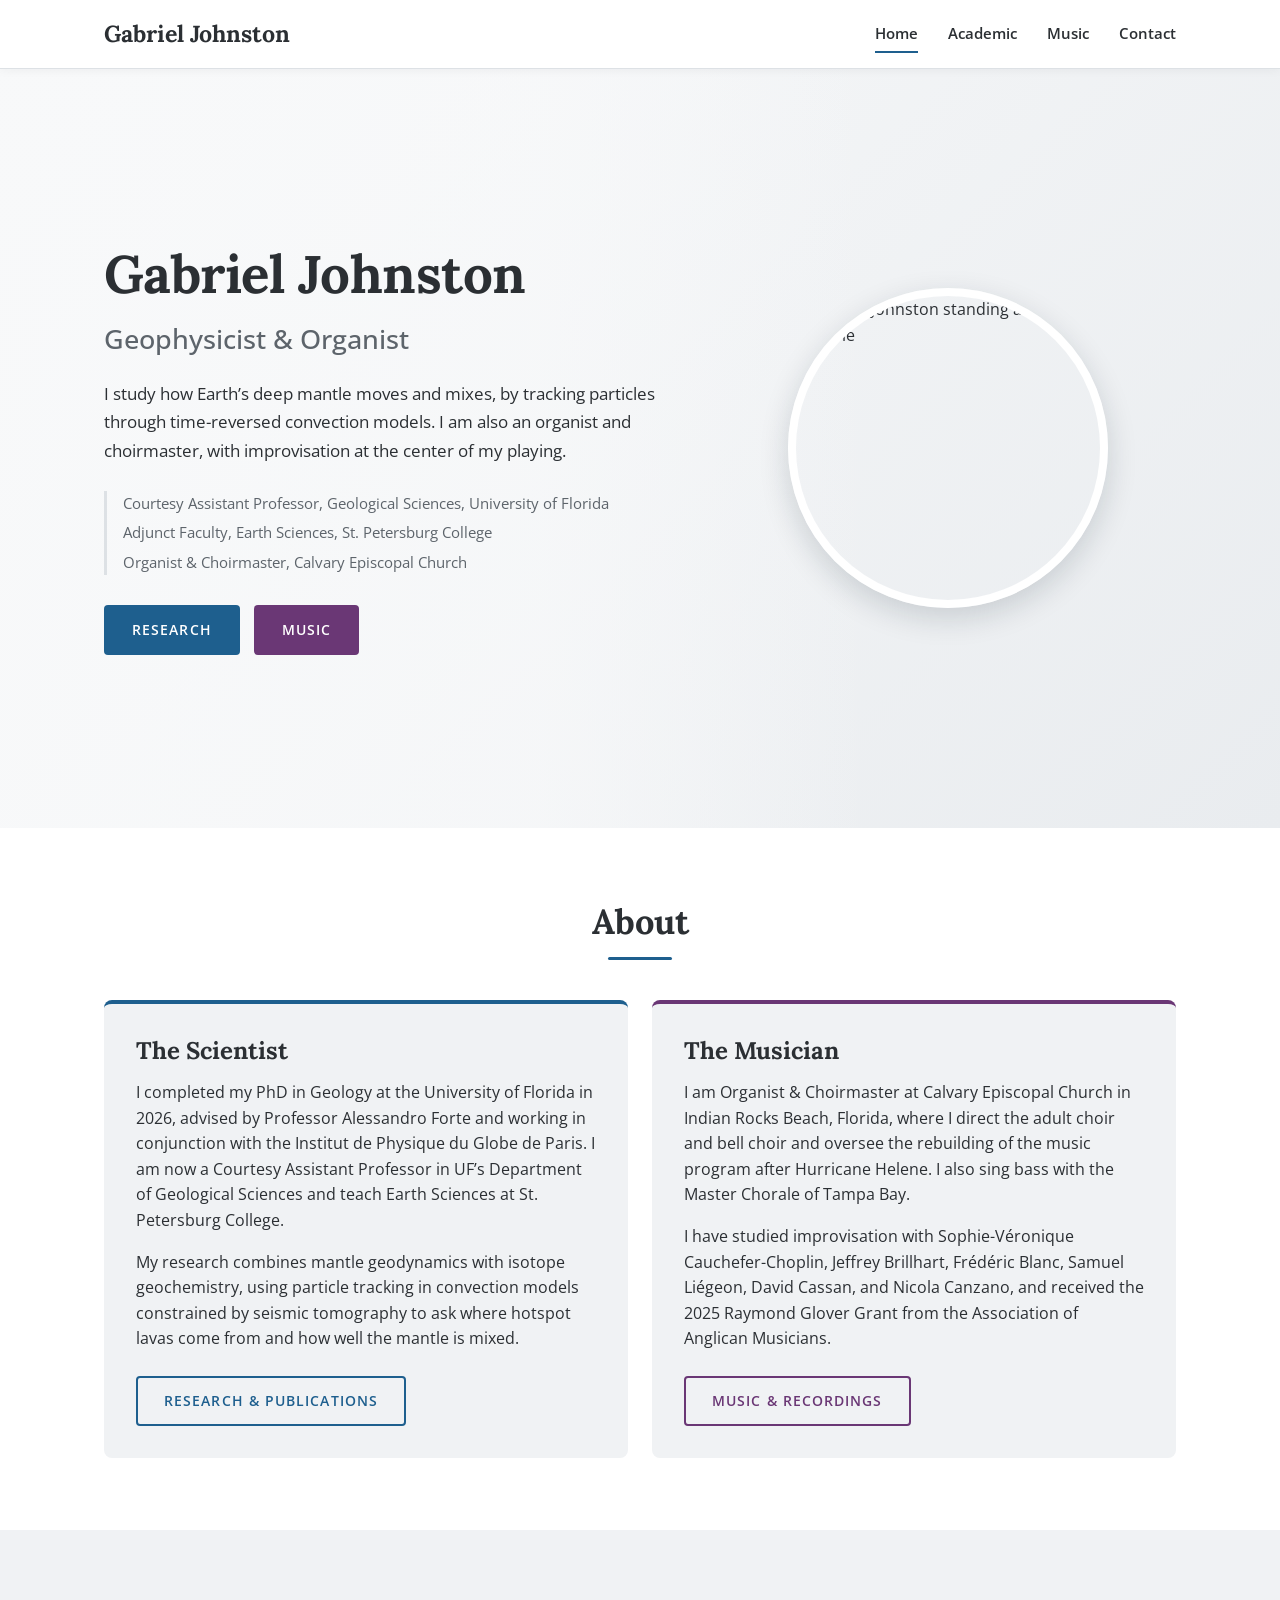
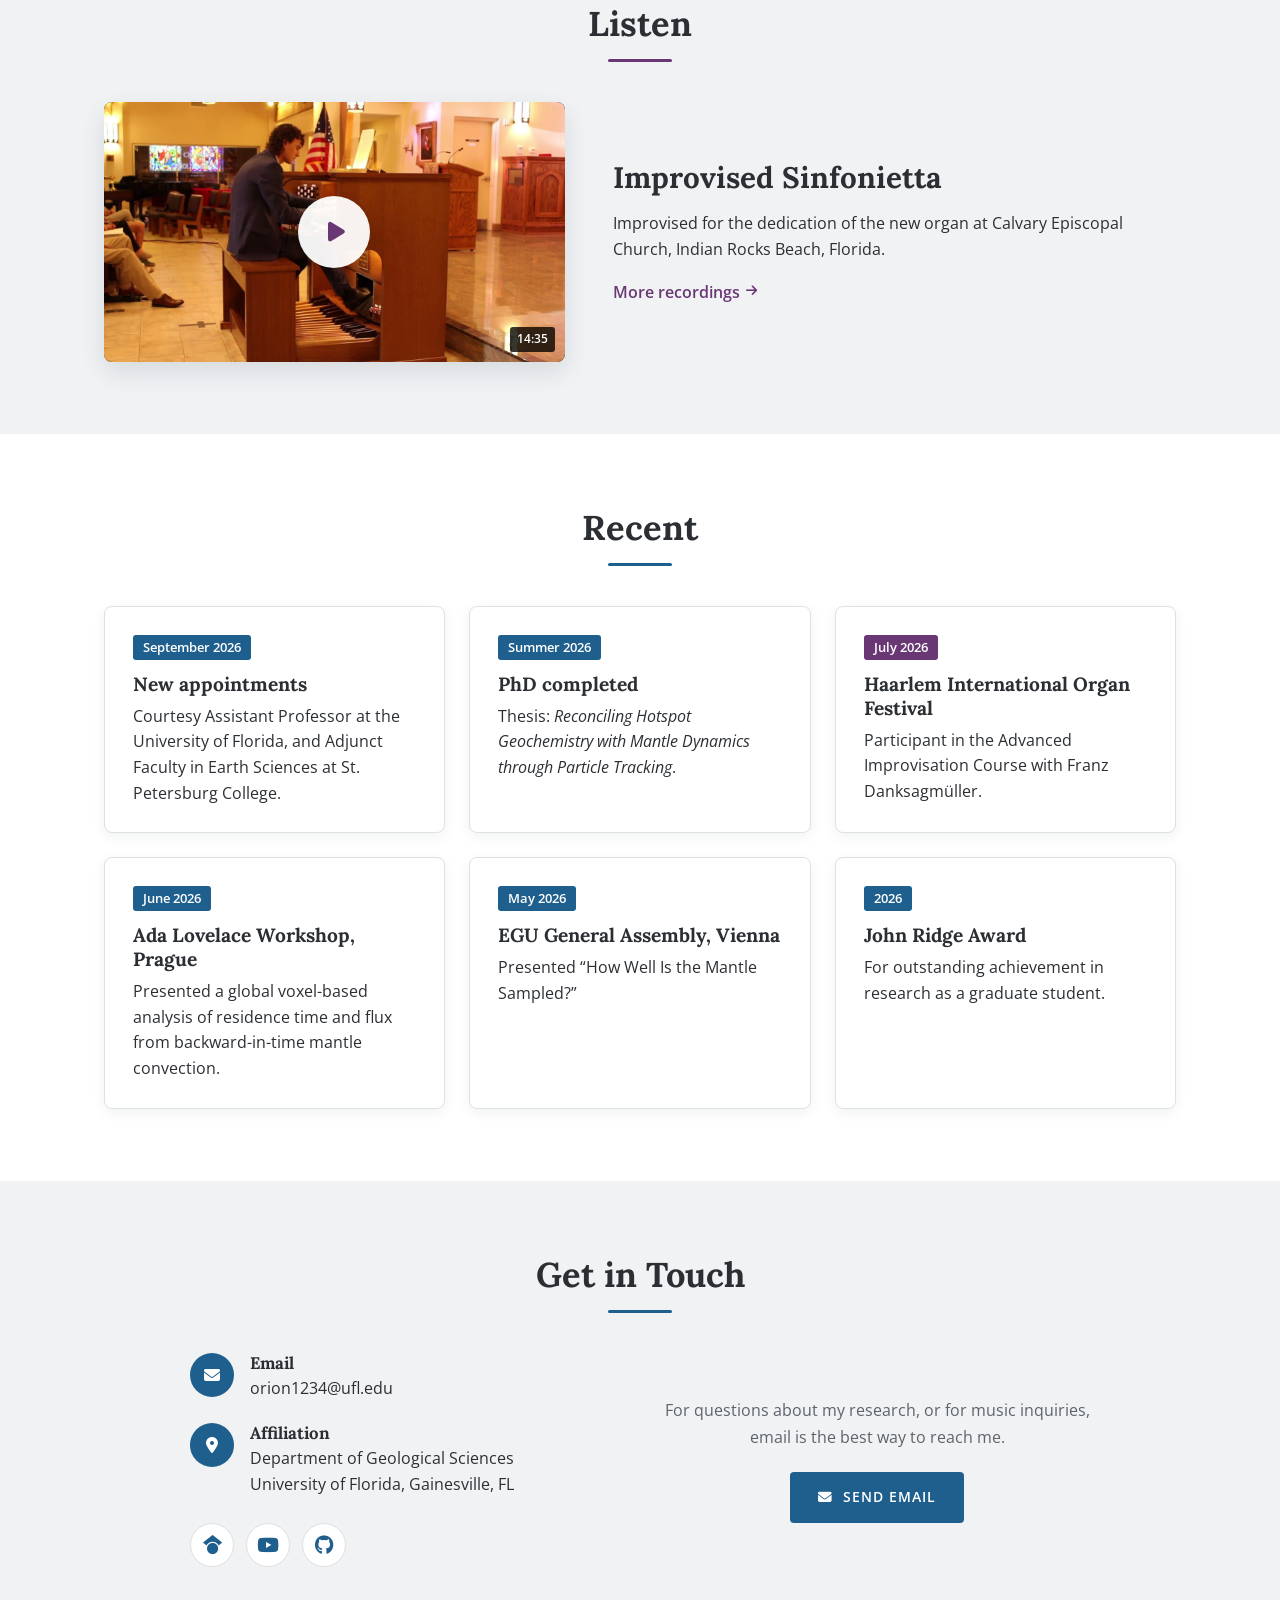
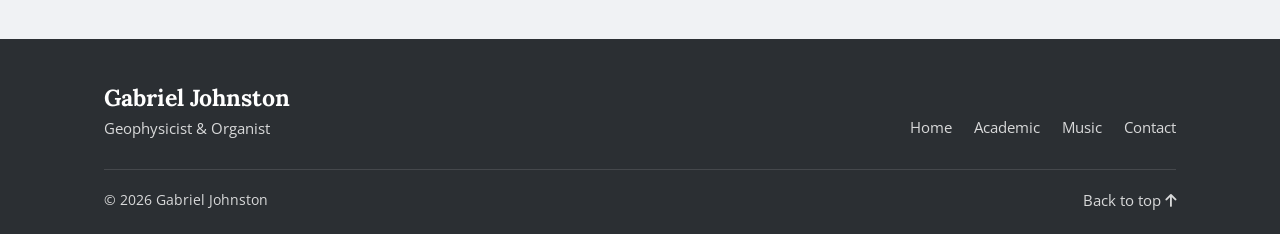
==== index.html @ 16108300 "Rebuild site and sync with November 2026 CVs" ====
<!DOCTYPE html>
<html lang="en">
<head>
    <meta charset="UTF-8">
    <meta name="viewport" content="width=device-width, initial-scale=1">
    <title>Gabriel Johnston | Geophysicist &amp; Organist</title>
    <meta name="description" content="Gabriel Johnston, PhD: geophysicist studying mantle dynamics at the University of Florida, and organist and choirmaster at Calvary Episcopal Church.">
    <meta property="og:type" content="website">
    <meta property="og:title" content="Gabriel Johnston | Geophysicist &amp; Organist">
    <meta property="og:description" content="Mantle geodynamics research, and organ performance and improvisation.">
    <meta property="og:image" content="https://orionjohnston.github.io/Website2/images/gabriel-headshot.jpg">
    <meta name="theme-color" content="#1e5f8e">
    <link rel="icon" href="images/favicon.svg" type="image/svg+xml">
    <link rel="preconnect" href="https://fonts.googleapis.com">
    <link rel="preconnect" href="https://fonts.gstatic.com" crossorigin>
    <link rel="stylesheet" href="https://fonts.googleapis.com/css2?family=Lora:wght@500;700&amp;family=Open+Sans:ital,wght@0,400;0,600;1,400&amp;display=swap">
    <link rel="stylesheet" href="https://cdnjs.cloudflare.com/ajax/libs/font-awesome/6.5.2/css/all.min.css">
    <link rel="stylesheet" href="css/site.css">
    <script type="application/ld+json">
    {
        "@context": "https://schema.org",
        "@type": "Person",
        "name": "Gabriel Johnston",
        "honorificSuffix": "PhD",
        "jobTitle": "Courtesy Assistant Professor",
        "affiliation": {
            "@type": "CollegeOrUniversity",
            "name": "University of Florida, Department of Geological Sciences"
        },
        "alumniOf": "University of Florida",
        "sameAs": [
            "https://scholar.google.com/citations?user=RMsvwOsAAAAJ",
            "https://www.youtube.com/@orionjohnston963",
            "https://github.com/orionjohnston"
        ]
    }
    </script>
</head>
<body class="home-page">
    <a class="skip-link" href="#main">Skip to content</a>

    <nav id="main-nav" aria-label="Main">
        <div class="container">
            <div class="logo"><a href="index.html">Gabriel Johnston</a></div>
            <button class="nav-toggle" id="nav-toggle" aria-label="Menu" aria-expanded="false" aria-controls="nav-menu">
                <span></span><span></span><span></span>
            </button>
            <ul class="nav-menu" id="nav-menu">
                <li><a href="index.html" aria-current="page">Home</a></li>
                <li><a href="academic.html">Academic</a></li>
                <li><a href="music.html">Music</a></li>
                <li><a href="#contact">Contact</a></li>
            </ul>
        </div>
    </nav>

    <main id="main">
        <!-- Hero -->
        <section class="hero" id="vanta-bg">
            <div class="container hero-inner">
                <div class="hero-text">
                    <h1 class="hero-title">Gabriel Johnston</h1>
                    <p class="hero-subtitle">Geophysicist &amp; Organist</p>
                    <p class="hero-description">I study how Earth&rsquo;s deep mantle moves and mixes, by tracking particles through time-reversed convection models. I am also an organist and choirmaster, with improvisation at the center of my playing.</p>
                    <ul class="hero-roles">
                        <li>Courtesy Assistant Professor, Geological Sciences, University of Florida</li>
                        <li>Adjunct Faculty, Earth Sciences, St. Petersburg College</li>
                        <li>Organist &amp; Choirmaster, Calvary Episcopal Church</li>
                    </ul>
                    <div class="hero-buttons">
                        <a href="academic.html" class="btn btn-blue">Research</a>
                        <a href="music.html" class="btn btn-plum">Music</a>
                    </div>
                </div>
                <div class="hero-photo">
                    <img src="images/gabriel-headshot.jpg" alt="Gabriel Johnston standing at an organ console" width="533" height="800">
                </div>
            </div>
        </section>

        <!-- About -->
        <section id="about" class="section">
            <div class="container">
                <div class="section-header">
                    <h2>About</h2>
                    <div class="divider"></div>
                </div>
                <div class="grid-2">
                    <div class="card about-card accent-blue">
                        <h3>The Scientist</h3>
                        <p>I completed my PhD in Geology at the University of Florida in 2026, advised by Professor Alessandro Forte and working in conjunction with the Institut de Physique du Globe de Paris. I am now a Courtesy Assistant Professor in UF&rsquo;s Department of Geological Sciences and teach Earth Sciences at St. Petersburg College.</p>
                        <p>My research combines mantle geodynamics with isotope geochemistry, using particle tracking in convection models constrained by seismic tomography to ask where hotspot lavas come from and how well the mantle is mixed.</p>
                        <a href="academic.html" class="btn btn-outline">Research &amp; publications</a>
                    </div>
                    <div class="card about-card accent-plum">
                        <h3>The Musician</h3>
                        <p>I am Organist &amp; Choirmaster at Calvary Episcopal Church in Indian Rocks Beach, Florida, where I direct the adult choir and bell choir and oversee the rebuilding of the music program after Hurricane Helene. I also sing bass with the Master Chorale of Tampa Bay.</p>
                        <p>I have studied improvisation with Sophie-V&eacute;ronique Cauchefer-Choplin, Jeffrey Brillhart, Fr&eacute;d&eacute;ric Blanc, Samuel Li&eacute;geon, David Cassan, and Nicola Canzano, and received the 2025 Raymond Glover Grant from the Association of Anglican Musicians.</p>
                        <a href="music.html" class="btn btn-outline">Music &amp; recordings</a>
                    </div>
                </div>
            </div>
        </section>

        <!-- Featured recording -->
        <section class="section alt accent-plum">
            <div class="container">
                <div class="section-header">
                    <h2>Listen</h2>
                    <div class="divider"></div>
                </div>
                <div class="split">
                    <a class="video" href="https://www.youtube.com/watch?v=EM6N63_UgV0" data-video-id="EM6N63_UgV0" data-video-title="Improvised Sinfonietta">
                        <img src="images/video-sinfonietta.jpg" alt="Gabriel Johnston playing the organ at Calvary Episcopal Church" width="1280" height="720" loading="lazy">
                        <span class="video-play" aria-hidden="true"><i class="fas fa-play"></i></span>
                        <span class="video-duration">14:35</span>
                    </a>
                    <div>
                        <h3 class="lead-title">Improvised Sinfonietta</h3>
                        <p>Improvised for the dedication of the new organ at Calvary Episcopal Church, Indian Rocks Beach, Florida.</p>
                        <p><a href="music.html#recordings" class="text-link">More recordings <i class="fas fa-arrow-right"></i></a></p>
                    </div>
                </div>
            </div>
        </section>

        <!-- Recent -->
        <section class="section">
            <div class="container">
                <div class="section-header">
                    <h2>Recent</h2>
                    <div class="divider"></div>
                </div>
                <div class="grid-3">
                    <div class="card accent-blue">
                        <span class="pill">September 2026</span>
                        <h3>New appointments</h3>
                        <p>Courtesy Assistant Professor at the University of Florida, and Adjunct Faculty in Earth Sciences at St. Petersburg College.</p>
                    </div>
                    <div class="card accent-blue">
                        <span class="pill">Summer 2026</span>
                        <h3>PhD completed</h3>
                        <p>Thesis: <em>Reconciling Hotspot Geochemistry with Mantle Dynamics through Particle Tracking</em>.</p>
                    </div>
                    <div class="card accent-plum">
                        <span class="pill">July 2026</span>
                        <h3>Haarlem International Organ Festival</h3>
                        <p>Participant in the Advanced Improvisation Course with Franz Danksagm&uuml;ller.</p>
                    </div>
                    <div class="card accent-blue">
                        <span class="pill">June 2026</span>
                        <h3>Ada Lovelace Workshop, Prague</h3>
                        <p>Presented a global voxel-based analysis of residence time and flux from backward-in-time mantle convection.</p>
                    </div>
                    <div class="card accent-blue">
                        <span class="pill">May 2026</span>
                        <h3>EGU General Assembly, Vienna</h3>
                        <p>Presented &ldquo;How Well Is the Mantle Sampled?&rdquo;</p>
                    </div>
                    <div class="card accent-blue">
                        <span class="pill">2026</span>
                        <h3>John Ridge Award</h3>
                        <p>For outstanding achievement in research as a graduate student.</p>
                    </div>
                </div>
            </div>
        </section>

        <!-- Contact -->
        <section id="contact" class="section alt">
            <div class="container">
                <div class="section-header">
                    <h2>Get in Touch</h2>
                    <div class="divider"></div>
                </div>
                <div class="contact-grid">
                    <div>
                        <div class="contact-item">
                            <div class="contact-icon"><i class="fas fa-envelope" aria-hidden="true"></i></div>
                            <div>
                                <h3>Email</h3>
                                <p><a href="mailto:orion1234@ufl.edu">orion1234@ufl.edu</a></p>
                            </div>
                        </div>
                        <div class="contact-item">
                            <div class="contact-icon"><i class="fas fa-location-dot" aria-hidden="true"></i></div>
                            <div>
                                <h3>Affiliation</h3>
                                <p>Department of Geological Sciences<br>University of Florida, Gainesville, FL</p>
                            </div>
                        </div>
                        <div class="social-links">
                            <a href="https://scholar.google.com/citations?user=RMsvwOsAAAAJ&amp;hl=en" target="_blank" rel="noopener" class="social-link" aria-label="Google Scholar"><i class="fab fa-google-scholar" aria-hidden="true"></i></a>
                            <a href="https://www.youtube.com/@orionjohnston963" target="_blank" rel="noopener" class="social-link" aria-label="YouTube"><i class="fab fa-youtube" aria-hidden="true"></i></a>
                            <a href="https://github.com/orionjohnston" target="_blank" rel="noopener" class="social-link" aria-label="GitHub"><i class="fab fa-github" aria-hidden="true"></i></a>
                        </div>
                    </div>
                    <div class="contact-cta">
                        <p>For questions about my research, or for music inquiries, email is the best way to reach me.</p>
                        <a href="mailto:orion1234@ufl.edu" class="btn btn-accent"><i class="fas fa-envelope" aria-hidden="true"></i> Send email</a>
                    </div>
                </div>
            </div>
        </section>
    </main>

    <footer>
        <div class="container">
            <div class="footer-top">
                <div>
                    <h2>Gabriel Johnston</h2>
                    <p>Geophysicist &amp; Organist</p>
                </div>
                <ul class="footer-links">
                    <li><a href="index.html">Home</a></li>
                    <li><a href="academic.html">Academic</a></li>
                    <li><a href="music.html">Music</a></li>
                    <li><a href="#contact">Contact</a></li>
                </ul>
            </div>
            <div class="footer-bottom">
                <p>&copy; 2026 Gabriel Johnston</p>
                <a href="#main">Back to top <i class="fas fa-arrow-up" aria-hidden="true"></i></a>
            </div>
        </div>
    </footer>

    <script src="js/script.js" defer></script>
</body>
</html>
---- css/site.css ----
/* ==========================================================================
   Gabriel Johnston — site styles
   One stylesheet for all pages. Sections, in order:
   1. Tokens   2. Base   3. Layout   4. Navigation   5. Heroes
   6. Components   7. Footer   8. Responsive
   ========================================================================== */

/* 1. Tokens --------------------------------------------------------------- */
:root {
    --blue: #1e5f8e;
    --blue-light: #2a7cb8;
    --blue-dark: #0f2e47;
    --plum: #6a3775;
    --plum-light: #8a559f;
    --plum-dark: #3f1f47;

    --ink: #2b2f33;
    --muted: #5d646b;
    --bg: #f8f9fa;
    --panel: #f0f2f4;
    --line: #dde1e5;
    --white: #fff;

    /* Each page sets its own accent (see body classes below) */
    --accent: var(--blue);
    --accent-light: var(--blue-light);
    --accent-dark: var(--blue-dark);

    --heading-font: 'Lora', Georgia, 'Times New Roman', serif;
    --body-font: 'Open Sans', -apple-system, BlinkMacSystemFont, 'Segoe UI', Helvetica, Arial, sans-serif;

    --nav-height: 68px;
    --container: 1120px;
    --radius: 8px;
    --shadow: 0 4px 14px rgba(15, 30, 45, 0.06);
    --shadow-lift: 0 10px 26px rgba(15, 30, 45, 0.11);
    --ease: 0.25s ease;
}

.music-page {
    --accent: var(--plum);
    --accent-light: var(--plum-light);
    --accent-dark: var(--plum-dark);
}

/* 2. Base ----------------------------------------------------------------- */
*,
*::before,
*::after {
    box-sizing: border-box;
    margin: 0;
    padding: 0;
}

html {
    scroll-behavior: smooth;
    scroll-padding-top: calc(var(--nav-height) + 16px);
    -webkit-text-size-adjust: 100%;
}

body {
    font-family: var(--body-font);
    font-size: 16px;
    line-height: 1.65;
    color: var(--ink);
    background: var(--bg);
    padding-top: var(--nav-height);
    overflow-x: hidden;
}

h1, h2, h3, h4 {
    font-family: var(--heading-font);
    font-weight: 700;
    line-height: 1.25;
    color: var(--ink);
}

h1 { font-size: clamp(2.2rem, 5vw, 3.3rem); letter-spacing: -0.01em; }
h2 { font-size: clamp(1.65rem, 3.2vw, 2.15rem); }
h3 { font-size: 1.2rem; }

p { margin-bottom: 1rem; }
p:last-child { margin-bottom: 0; }

a {
    color: var(--accent);
    text-decoration: none;
    transition: color var(--ease);
}

a:hover { color: var(--accent-light); }

ul, ol { list-style: none; }

img {
    display: block;
    max-width: 100%;
    height: auto;
}

:focus-visible {
    outline: 3px solid var(--accent-light);
    outline-offset: 3px;
    border-radius: 3px;
}

.skip-link {
    position: absolute;
    left: 16px;
    top: -60px;
    z-index: 2000;
    padding: 10px 16px;
    background: var(--ink);
    color: var(--white);
    border-radius: 4px;
    transition: top var(--ease);
}

.skip-link:focus {
    top: 12px;
    color: var(--white);
}

/* 3. Layout --------------------------------------------------------------- */
.container {
    width: 100%;
    max-width: var(--container);
    margin: 0 auto;
    padding: 0 24px;
}

.narrow { max-width: 820px; }

.section {
    padding: 72px 0;
    background: var(--white);
}

.section.alt { background: var(--panel); }

.section-header {
    text-align: center;
    margin-bottom: 40px;
}

.section-header h2 { margin-bottom: 14px; }

.section-header p {
    max-width: 620px;
    margin: 14px auto 0;
    color: var(--muted);
}

.divider {
    width: 64px;
    height: 3px;
    margin: 0 auto;
    background: var(--accent);
    border-radius: 2px;
}

.subheading {
    font-size: 1.05rem;
    font-family: var(--body-font);
    font-weight: 600;
    text-transform: uppercase;
    letter-spacing: 0.08em;
    color: var(--accent);
    margin: 44px 0 6px;
}

.subheading:first-child { margin-top: 0; }

.grid-2,
.grid-3 {
    display: grid;
    gap: 24px;
}

.grid-2 { grid-template-columns: repeat(2, minmax(0, 1fr)); }
.grid-3 { grid-template-columns: repeat(3, minmax(0, 1fr)); }

.split {
    display: grid;
    grid-template-columns: minmax(0, 0.9fr) minmax(0, 1.1fr);
    gap: 48px;
    align-items: center;
}

.split-portrait {
    grid-template-columns: minmax(0, 0.6fr) minmax(0, 1.4fr);
    align-items: start;
}

.lead-title {
    font-size: clamp(1.45rem, 2.8vw, 1.85rem);
    margin-bottom: 14px;
}

.center-link {
    margin-top: 34px;
    text-align: center;
}

/* 4. Navigation ----------------------------------------------------------- */
#main-nav {
    position: fixed;
    inset: 0 0 auto 0;
    height: var(--nav-height);
    background: var(--white);
    box-shadow: 0 1px 0 var(--line), 0 2px 10px rgba(15, 30, 45, 0.05);
    z-index: 1000;
}

#main-nav .container {
    height: 100%;
    display: flex;
    align-items: center;
    justify-content: space-between;
}

.logo a {
    font-family: var(--heading-font);
    font-size: 1.45rem;
    font-weight: 700;
    color: var(--ink);
}

.logo a:hover { color: var(--accent); }

.nav-menu {
    display: flex;
    align-items: center;
    gap: 30px;
}

.nav-menu a {
    position: relative;
    display: block;
    padding: 6px 0;
    color: var(--ink);
    font-weight: 600;
    font-size: 0.95rem;
}

.nav-menu a::after {
    content: '';
    position: absolute;
    left: 0;
    bottom: 0;
    width: 0;
    height: 2px;
    background: var(--accent);
    transition: width var(--ease);
}

.nav-menu a:hover::after,
.nav-menu a[aria-current="page"]::after {
    width: 100%;
}

.nav-toggle {
    display: none;
    width: 44px;
    height: 44px;
    margin-right: -10px;
    background: none;
    border: 0;
    cursor: pointer;
    flex-direction: column;
    justify-content: center;
    align-items: center;
    gap: 5px;
}

.nav-toggle span {
    display: block;
    width: 24px;
    height: 2px;
    background: var(--ink);
    border-radius: 2px;
    transition: transform var(--ease), opacity var(--ease);
}

.nav-toggle[aria-expanded="true"] span:nth-child(1) { transform: translateY(7px) rotate(45deg); }
.nav-toggle[aria-expanded="true"] span:nth-child(2) { opacity: 0; }
.nav-toggle[aria-expanded="true"] span:nth-child(3) { transform: translateY(-7px) rotate(-45deg); }

/* 5. Heroes --------------------------------------------------------------- */
/* Home hero (Vanta globe is drawn behind .hero-inner on wide screens) */
.hero {
    position: relative;
    display: flex;
    align-items: center;
    min-height: min(calc(100vh - var(--nav-height)), 760px);
    padding: 64px 0;
    background: linear-gradient(135deg, #f8f9fa 0%, #e9ecef 100%);
    overflow: hidden;
}

/* Soft wash over the globe's wireframe so the text on the left stays legible */
.hero::after {
    content: '';
    position: absolute;
    inset: 0;
    background: linear-gradient(90deg, rgba(248, 249, 250, 0.88) 0%, rgba(248, 249, 250, 0.7) 42%, rgba(248, 249, 250, 0) 68%);
    pointer-events: none;
}

.hero-inner {
    position: relative;
    z-index: 1;
    display: grid;
    grid-template-columns: minmax(0, 1.25fr) minmax(0, 1fr);
    gap: 48px;
    align-items: center;
}

.hero-title { margin-bottom: 10px; }

.hero-subtitle {
    font-size: clamp(1.25rem, 2.6vw, 1.7rem);
    font-weight: 500;
    color: var(--muted);
    margin-bottom: 18px;
}

.hero-description {
    max-width: 560px;
    font-size: 1.08rem;
    margin-bottom: 26px;
}

.hero-roles {
    margin-bottom: 30px;
    padding-left: 16px;
    border-left: 3px solid var(--line);
    color: var(--muted);
    font-size: 0.95rem;
}

.hero-roles li + li { margin-top: 4px; }

.hero-buttons {
    display: flex;
    flex-wrap: wrap;
    gap: 14px;
}

.hero-photo {
    justify-self: center;
    width: min(320px, 70vw);
    aspect-ratio: 1;
    border-radius: 50%;
    overflow: hidden;
    border: 8px solid var(--white);
    box-shadow: 0 10px 30px rgba(15, 30, 45, 0.16);
}

.hero-photo img {
    width: 100%;
    height: 100%;
    object-fit: cover;
    object-position: center 18%;
}

/* Inner-page hero */
.page-hero {
    padding: 64px 0 56px;
    text-align: center;
    color: var(--white);
    background: linear-gradient(135deg, var(--accent) 0%, var(--accent-dark) 100%);
}

.page-hero h1 {
    color: var(--white);
    margin-bottom: 12px;
}

.page-hero p {
    max-width: 640px;
    margin: 0 auto;
    font-size: 1.15rem;
    opacity: 0.9;
}

.page-nav {
    display: flex;
    flex-wrap: wrap;
    justify-content: center;
    gap: 8px;
    margin-top: 28px;
}

.page-nav a {
    padding: 6px 14px;
    border: 1px solid rgba(255, 255, 255, 0.35);
    border-radius: 999px;
    color: var(--white);
    font-size: 0.85rem;
    font-weight: 600;
    transition: background var(--ease), border-color var(--ease);
}

.page-nav a:hover {
    background: rgba(255, 255, 255, 0.16);
    border-color: rgba(255, 255, 255, 0.7);
    color: var(--white);
}

/* 6. Components ----------------------------------------------------------- */
/* Buttons */
.btn {
    display: inline-flex;
    align-items: center;
    justify-content: center;
    gap: 10px;
    padding: 12px 26px;
    border: 2px solid transparent;
    border-radius: 4px;
    font-family: var(--body-font);
    font-size: 0.85rem;
    font-weight: 600;
    letter-spacing: 0.08em;
    text-transform: uppercase;
    cursor: pointer;
    transition: background var(--ease), color var(--ease), border-color var(--ease), transform var(--ease), box-shadow var(--ease);
}

.btn:hover {
    transform: translateY(-2px);
    box-shadow: var(--shadow);
}

.btn-blue { background: var(--blue); color: var(--white); }
.btn-blue:hover { background: var(--blue-light); color: var(--white); }

.btn-plum { background: var(--plum); color: var(--white); }
.btn-plum:hover { background: var(--plum-light); color: var(--white); }

.btn-accent { background: var(--accent); color: var(--white); }
.btn-accent:hover { background: var(--accent-light); color: var(--white); }

.btn-outline {
    background: transparent;
    color: var(--accent);
    border-color: var(--accent);
}

.btn-outline:hover {
    background: var(--accent);
    color: var(--white);
}

.btn-light {
    background: var(--white);
    color: var(--accent-dark);
}

.btn-light:hover { color: var(--accent); }

.text-link {
    display: inline-flex;
    align-items: center;
    gap: 6px;
    font-weight: 600;
}

.text-link i {
    font-size: 0.8em;
    transition: transform var(--ease);
}

.text-link:hover i.fa-arrow-right { transform: translateX(4px); }

.text-link i.fab { font-size: 1em; }

/* Cards */
.card {
    background: var(--white);
    border: 1px solid var(--line);
    border-radius: var(--radius);
    padding: 26px 28px;
    box-shadow: var(--shadow);
}

.card h3 { margin-bottom: 8px; }

.card .org {
    color: var(--muted);
    font-style: italic;
    margin-bottom: 10px;
}

.card p { font-size: 0.97rem; }

/* Home "about" cards carry their own accent */
.accent-blue {
    --accent: var(--blue);
    --accent-light: var(--blue-light);
    --accent-dark: var(--blue-dark);
}

.accent-plum {
    --accent: var(--plum);
    --accent-light: var(--plum-light);
    --accent-dark: var(--plum-dark);
}

.about-card {
    display: flex;
    flex-direction: column;
    background: var(--panel);
    border: 0;
    border-top: 4px solid var(--accent);
    box-shadow: none;
    padding: 32px;
}

.about-card h3 {
    font-size: 1.5rem;
    margin-bottom: 14px;
}

.about-card .btn {
    align-self: flex-start;
    margin-top: auto;
}

.about-card p:last-of-type { margin-bottom: 24px; }

/* Pills (dates, labels) */
.pill {
    display: inline-block;
    padding: 3px 10px;
    margin-bottom: 12px;
    border-radius: 3px;
    background: var(--accent);
    color: var(--white);
    font-size: 0.8rem;
    font-weight: 600;
    line-height: 1.5;
}

/* Bulleted detail lists */
.bullets { margin-top: 10px; }

.bullets li {
    position: relative;
    padding-left: 18px;
    font-size: 0.97rem;
}

.bullets li + li { margin-top: 6px; }

.bullets li::before {
    content: '';
    position: absolute;
    left: 0;
    top: 0.65em;
    width: 6px;
    height: 6px;
    border-radius: 50%;
    background: var(--accent);
}

/* Timeline */
.timeline {
    position: relative;
    max-width: 820px;
    margin: 0 auto;
}

.timeline::before {
    content: '';
    position: absolute;
    left: 17px;
    top: 6px;
    bottom: 6px;
    width: 2px;
    background: var(--accent);
    opacity: 0.35;
}

.timeline-item {
    position: relative;
    padding-left: 58px;
}

.timeline-item + .timeline-item { margin-top: 22px; }

.timeline-dot {
    position: absolute;
    left: 0;
    top: 20px;
    width: 36px;
    height: 36px;
    display: grid;
    place-items: center;
    border-radius: 50%;
    background: var(--accent);
    color: var(--white);
    font-size: 0.9rem;
    box-shadow: 0 0 0 5px var(--white);
}

.section.alt .timeline-dot { box-shadow: 0 0 0 5px var(--panel); }

/* Entries (publications, presentations) */
.entry {
    display: grid;
    grid-template-columns: 92px minmax(0, 1fr);
    gap: 8px 20px;
    padding: 22px 0;
    border-bottom: 1px solid var(--line);
}

.entry:last-child { border-bottom: 0; }

.entry-label {
    font-family: var(--heading-font);
    font-size: 1.35rem;
    font-weight: 700;
    line-height: 1.3;
    color: var(--accent);
}

.entry-label.small {
    font-family: var(--body-font);
    font-size: 0.78rem;
    letter-spacing: 0.08em;
    text-transform: uppercase;
    padding-top: 5px;
}

.entry h3 {
    font-size: 1.12rem;
    margin-bottom: 6px;
}

.entry p {
    margin-bottom: 3px;
    font-size: 0.95rem;
}

.entry-authors { color: var(--muted); }
.entry-venue { font-style: italic; }

.entry a { word-break: break-word; }
.entry a:hover { text-decoration: underline; }

details.summary {
    margin-top: 10px;
    font-size: 0.95rem;
}

details.summary summary {
    display: inline-block;
    cursor: pointer;
    font-weight: 600;
    color: var(--accent);
    list-style: none;
}

details.summary summary::-webkit-details-marker { display: none; }

details.summary summary::after {
    content: '+';
    display: inline-block;
    margin-left: 6px;
    font-weight: 700;
}

details.summary[open] summary::after { content: '\2212'; }

details.summary p {
    margin-top: 10px;
    padding: 14px 16px;
    background: var(--white);
    border-left: 3px solid var(--accent);
    border-radius: 0 4px 4px 0;
}

/* Row lists (ensembles, awards) */
.rows {
    max-width: 820px;
    margin: 0 auto;
}

.rows li {
    display: flex;
    justify-content: space-between;
    align-items: baseline;
    gap: 24px;
    padding: 14px 0;
    border-bottom: 1px solid var(--line);
}

.rows li:last-child { border-bottom: 0; }

.rows .row-main strong {
    display: block;
    font-weight: 600;
}

.rows .row-main span {
    display: block;
    color: var(--muted);
    font-size: 0.93rem;
}

.rows .row-side {
    flex-shrink: 0;
    color: var(--accent);
    font-weight: 600;
    font-size: 0.9rem;
    text-align: right;
}

/* Research figure — dark panel so the white hotspot labels stay legible */
.figure-dark {
    padding: 22px 22px 16px;
    border-radius: var(--radius);
    background: radial-gradient(circle at 50% 42%, #1b3f5c 0%, #0b1c2b 78%);
    box-shadow: var(--shadow);
}

.figure-dark img {
    width: 100%;
    max-width: 460px;
    margin: 0 auto;
}

.figure-dark figcaption {
    margin-top: 12px;
    text-align: center;
    font-size: 0.86rem;
    line-height: 1.5;
    color: rgba(255, 255, 255, 0.78);
}

.icon-list { margin-top: 18px; }

.icon-list li {
    position: relative;
    padding-left: 22px;
}

.icon-list li + li { margin-top: 10px; }

.icon-list li::before {
    content: '';
    position: absolute;
    left: 0;
    top: 0.62em;
    width: 8px;
    height: 8px;
    border-radius: 50%;
    background: var(--accent);
}

/* Portrait (music page) */
.portrait {
    width: 100%;
    max-width: 340px;
    margin: 0 auto;
    border-radius: var(--radius);
    box-shadow: var(--shadow-lift);
}

/* Videos — thumbnail first, YouTube player only loads on click */
.video {
    position: relative;
    display: block;
    aspect-ratio: 16 / 9;
    overflow: hidden;
    border-radius: var(--radius);
    background: #111;
    box-shadow: var(--shadow-lift);
}

.video img,
.video iframe {
    position: absolute;
    inset: 0;
    width: 100%;
    height: 100%;
    border: 0;
}

.video img {
    object-fit: cover;
    transition: transform 0.5s ease, opacity var(--ease);
}

.video:hover img {
    transform: scale(1.03);
    opacity: 0.9;
}

.video-play {
    position: absolute;
    left: 50%;
    top: 50%;
    width: 72px;
    height: 72px;
    display: grid;
    place-items: center;
    transform: translate(-50%, -50%);
    border-radius: 50%;
    background: rgba(255, 255, 255, 0.94);
    color: var(--accent);
    font-size: 1.4rem;
    padding-left: 5px;
    box-shadow: 0 6px 20px rgba(0, 0, 0, 0.3);
    transition: transform var(--ease), background var(--ease), color var(--ease);
}

.video:hover .video-play {
    transform: translate(-50%, -50%) scale(1.08);
    background: var(--accent);
    color: var(--white);
}

.video-duration {
    position: absolute;
    right: 10px;
    bottom: 10px;
    padding: 2px 7px;
    border-radius: 3px;
    background: rgba(0, 0, 0, 0.78);
    color: var(--white);
    font-size: 0.78rem;
    font-weight: 600;
}

.video-card h3 {
    font-size: 1.25rem;
    margin: 18px 0 6px;
}

.video-card p {
    color: var(--muted);
    font-size: 0.95rem;
}

/* Feature band (Glover Grant) and CTA band (CV download) */
.band {
    padding: 56px 0;
    color: var(--white);
    background: linear-gradient(135deg, var(--accent) 0%, var(--accent-dark) 100%);
}

.band h2 {
    color: var(--white);
    font-size: clamp(1.45rem, 2.8vw, 1.85rem);
    margin-bottom: 6px;
}

.band p { opacity: 0.92; }

.band .band-kicker {
    font-style: italic;
    margin-bottom: 14px;
}

.band-feature {
    display: grid;
    grid-template-columns: auto minmax(0, 1fr);
    gap: 26px;
    align-items: start;
    max-width: 820px;
    margin: 0 auto;
}

.band-icon {
    width: 64px;
    height: 64px;
    display: grid;
    place-items: center;
    border-radius: 50%;
    background: rgba(255, 255, 255, 0.16);
    font-size: 1.6rem;
}

.band-cta {
    display: flex;
    align-items: center;
    justify-content: space-between;
    gap: 32px;
}

.band-cta p { margin: 0; }

/* Skills */
.skill-table {
    max-width: 820px;
    margin: 0 auto;
}

.skill-table div {
    display: grid;
    grid-template-columns: 220px minmax(0, 1fr);
    gap: 8px 24px;
    padding: 14px 0;
    border-bottom: 1px solid var(--line);
}

.skill-table div:last-child { border-bottom: 0; }

.skill-table dt {
    font-weight: 600;
    color: var(--accent);
}

/* Contact */
.contact-grid {
    display: grid;
    grid-template-columns: repeat(2, minmax(0, 1fr));
    gap: 48px;
    align-items: center;
    max-width: 900px;
    margin: 0 auto;
}

.contact-item {
    display: flex;
    align-items: flex-start;
    gap: 16px;
}

.contact-item + .contact-item { margin-top: 22px; }

.contact-icon {
    flex-shrink: 0;
    width: 44px;
    height: 44px;
    display: grid;
    place-items: center;
    border-radius: 50%;
    background: var(--accent);
    color: var(--white);
}

.contact-item h3 {
    font-size: 1.05rem;
    margin-bottom: 2px;
}

.contact-item p { font-size: 0.97rem; }

.contact-item a { color: var(--ink); }
.contact-item a:hover { color: var(--accent); }

.social-links {
    display: flex;
    gap: 12px;
    margin-top: 26px;
}

.social-link {
    width: 44px;
    height: 44px;
    display: grid;
    place-items: center;
    border-radius: 50%;
    background: var(--white);
    border: 1px solid var(--line);
    color: var(--accent);
    font-size: 1.2rem;
    transition: background var(--ease), color var(--ease), transform var(--ease);
}

.social-link:hover {
    background: var(--accent);
    color: var(--white);
    transform: translateY(-3px);
}

.contact-cta { text-align: center; }

.contact-cta p {
    color: var(--muted);
    margin-bottom: 22px;
}

/* 7. Footer --------------------------------------------------------------- */
footer {
    padding: 44px 0 22px;
    background: var(--ink);
    color: rgba(255, 255, 255, 0.82);
}

.footer-top {
    display: flex;
    justify-content: space-between;
    align-items: flex-end;
    gap: 24px;
    margin-bottom: 28px;
}

.footer-top h2 {
    color: var(--white);
    font-size: 1.45rem;
    margin-bottom: 4px;
}

.footer-top p {
    margin: 0;
    font-size: 0.92rem;
}

.footer-links {
    display: flex;
    flex-wrap: wrap;
    gap: 22px;
}

.footer-links a,
.footer-bottom a {
    color: rgba(255, 255, 255, 0.82);
    font-size: 0.92rem;
}

.footer-links a:hover,
.footer-bottom a:hover { color: var(--white); }

.footer-bottom {
    display: flex;
    justify-content: space-between;
    align-items: center;
    gap: 16px;
    padding-top: 18px;
    border-top: 1px solid rgba(255, 255, 255, 0.12);
    font-size: 0.85rem;
}

.footer-bottom p { margin: 0; }

/* 404 */
.not-found {
    min-height: 60vh;
    display: grid;
    place-items: center;
    text-align: center;
}

.not-found p {
    color: var(--muted);
    margin: 12px 0 26px;
}

/* 8. Responsive ----------------------------------------------------------- */
@media (max-width: 900px) {
    .grid-3 { grid-template-columns: repeat(2, minmax(0, 1fr)); }

    .split,
    .split-portrait {
        grid-template-columns: 1fr;
        gap: 32px;
    }

    .split-portrait .portrait { max-width: 260px; }

    .hero { min-height: 0; }

    .hero-inner {
        grid-template-columns: 1fr;
        gap: 32px;
        text-align: center;
    }

    .hero-photo {
        order: -1;
        width: min(220px, 60vw);
        border-width: 6px;
    }

    .hero-description { margin-inline: auto; }

    .hero-roles {
        display: inline-block;
        padding-left: 0;
        border-left: 0;
    }

    .hero-buttons { justify-content: center; }
}

@media (max-width: 720px) {
    .section { padding: 52px 0; }
    .section-header { margin-bottom: 30px; }
    .page-hero { padding: 48px 0 42px; }
    .band { padding: 44px 0; }

    .grid-2,
    .grid-3,
    .contact-grid { grid-template-columns: 1fr; }

    .contact-grid { gap: 36px; }

    .nav-toggle { display: flex; }

    .nav-menu {
        position: absolute;
        top: 100%;
        left: 0;
        right: 0;
        flex-direction: column;
        gap: 0;
        background: var(--white);
        border-top: 1px solid var(--line);
        box-shadow: 0 10px 18px rgba(15, 30, 45, 0.08);
        display: none;
    }

    .nav-menu.open { display: flex; }

    .nav-menu li { width: 100%; }

    .nav-menu a {
        padding: 14px 24px;
        border-bottom: 1px solid var(--panel);
    }

    .nav-menu a::after { display: none; }
    .nav-menu a[aria-current="page"] { color: var(--accent); }

    .card { padding: 22px; }
    .about-card { padding: 26px 22px; }

    .entry {
        grid-template-columns: 1fr;
        gap: 2px;
        padding: 18px 0;
    }

    .entry-label { font-size: 1rem; }
    .entry-label.small { padding-top: 0; }

    .rows li {
        flex-direction: column;
        gap: 2px;
    }

    .rows .row-side { text-align: left; }

    .skill-table div { grid-template-columns: 1fr; }

    .band-feature { grid-template-columns: 1fr; }

    .band-cta {
        flex-direction: column;
        text-align: center;
    }

    .footer-top {
        flex-direction: column;
        align-items: flex-start;
    }
}

@media (prefers-reduced-motion: reduce) {
    html { scroll-behavior: auto; }

    *,
    *::before,
    *::after {
        transition: none !important;
        animation: none !important;
    }
}
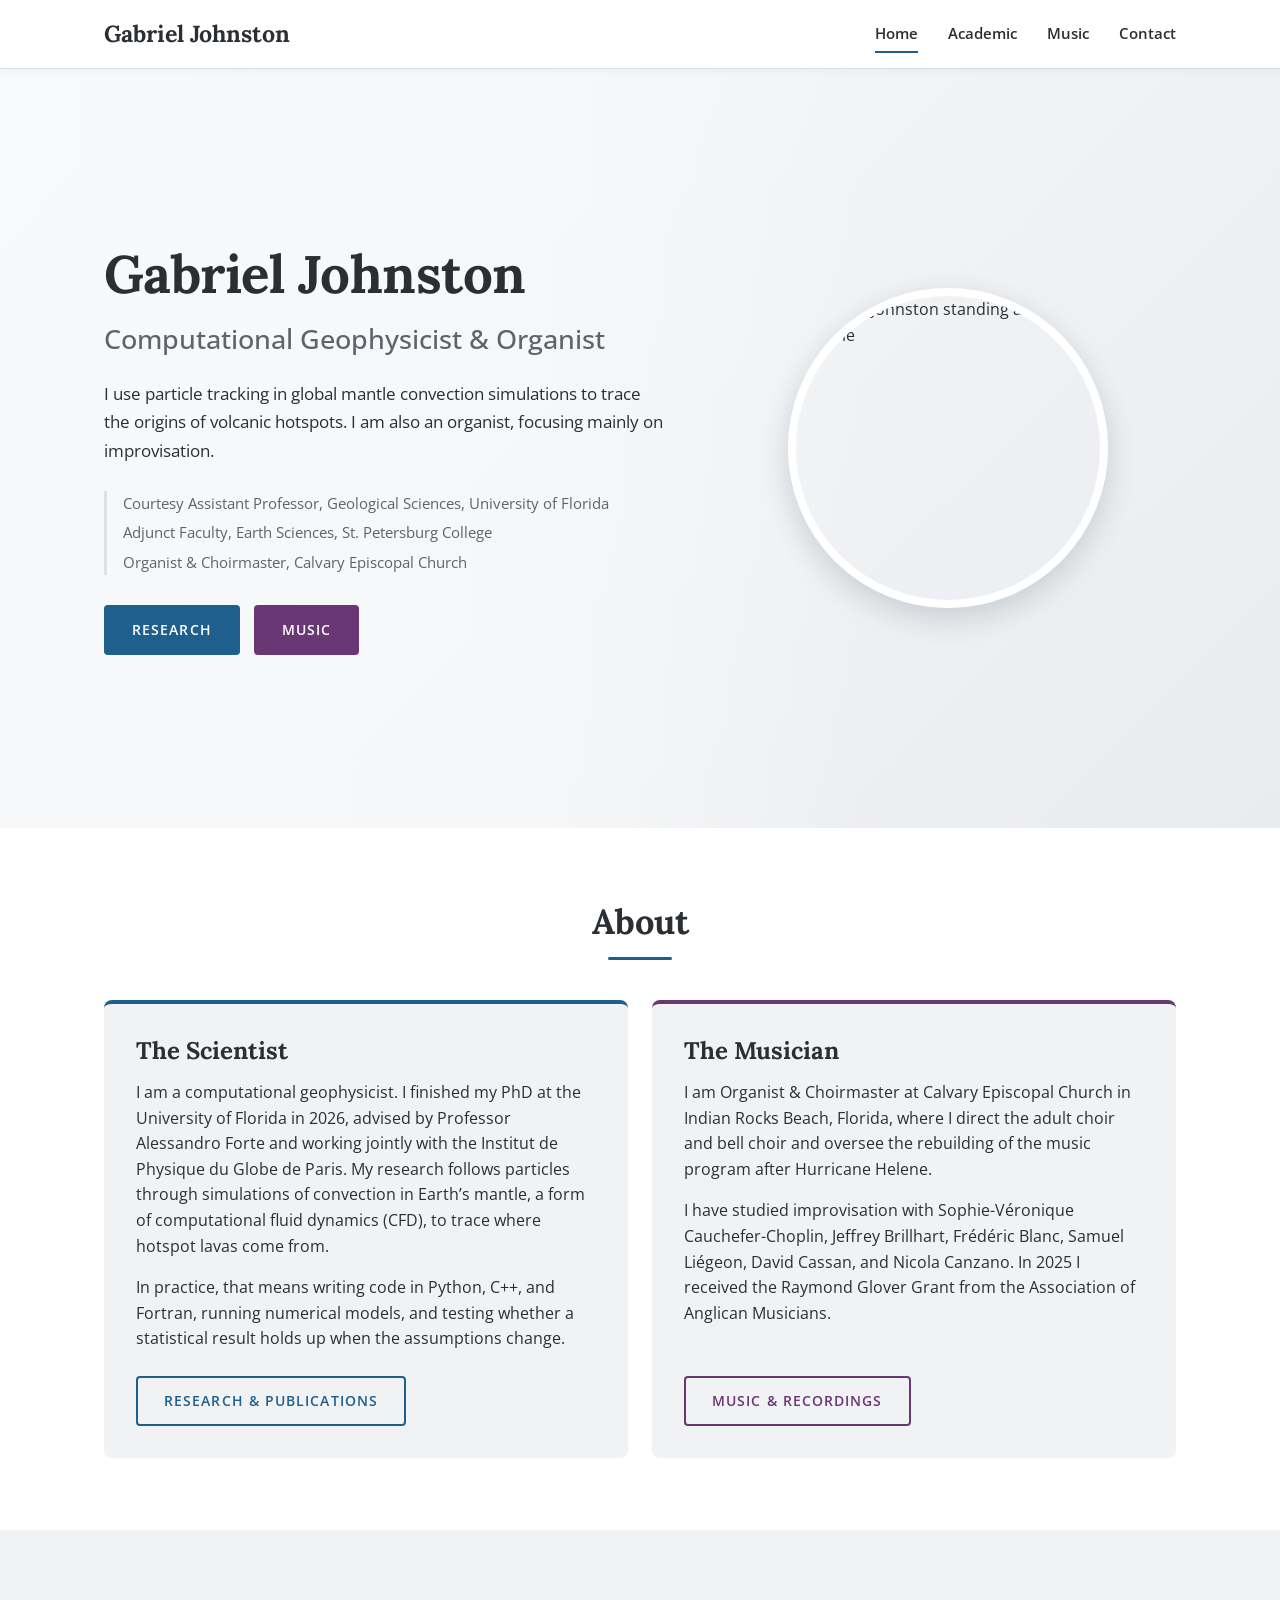
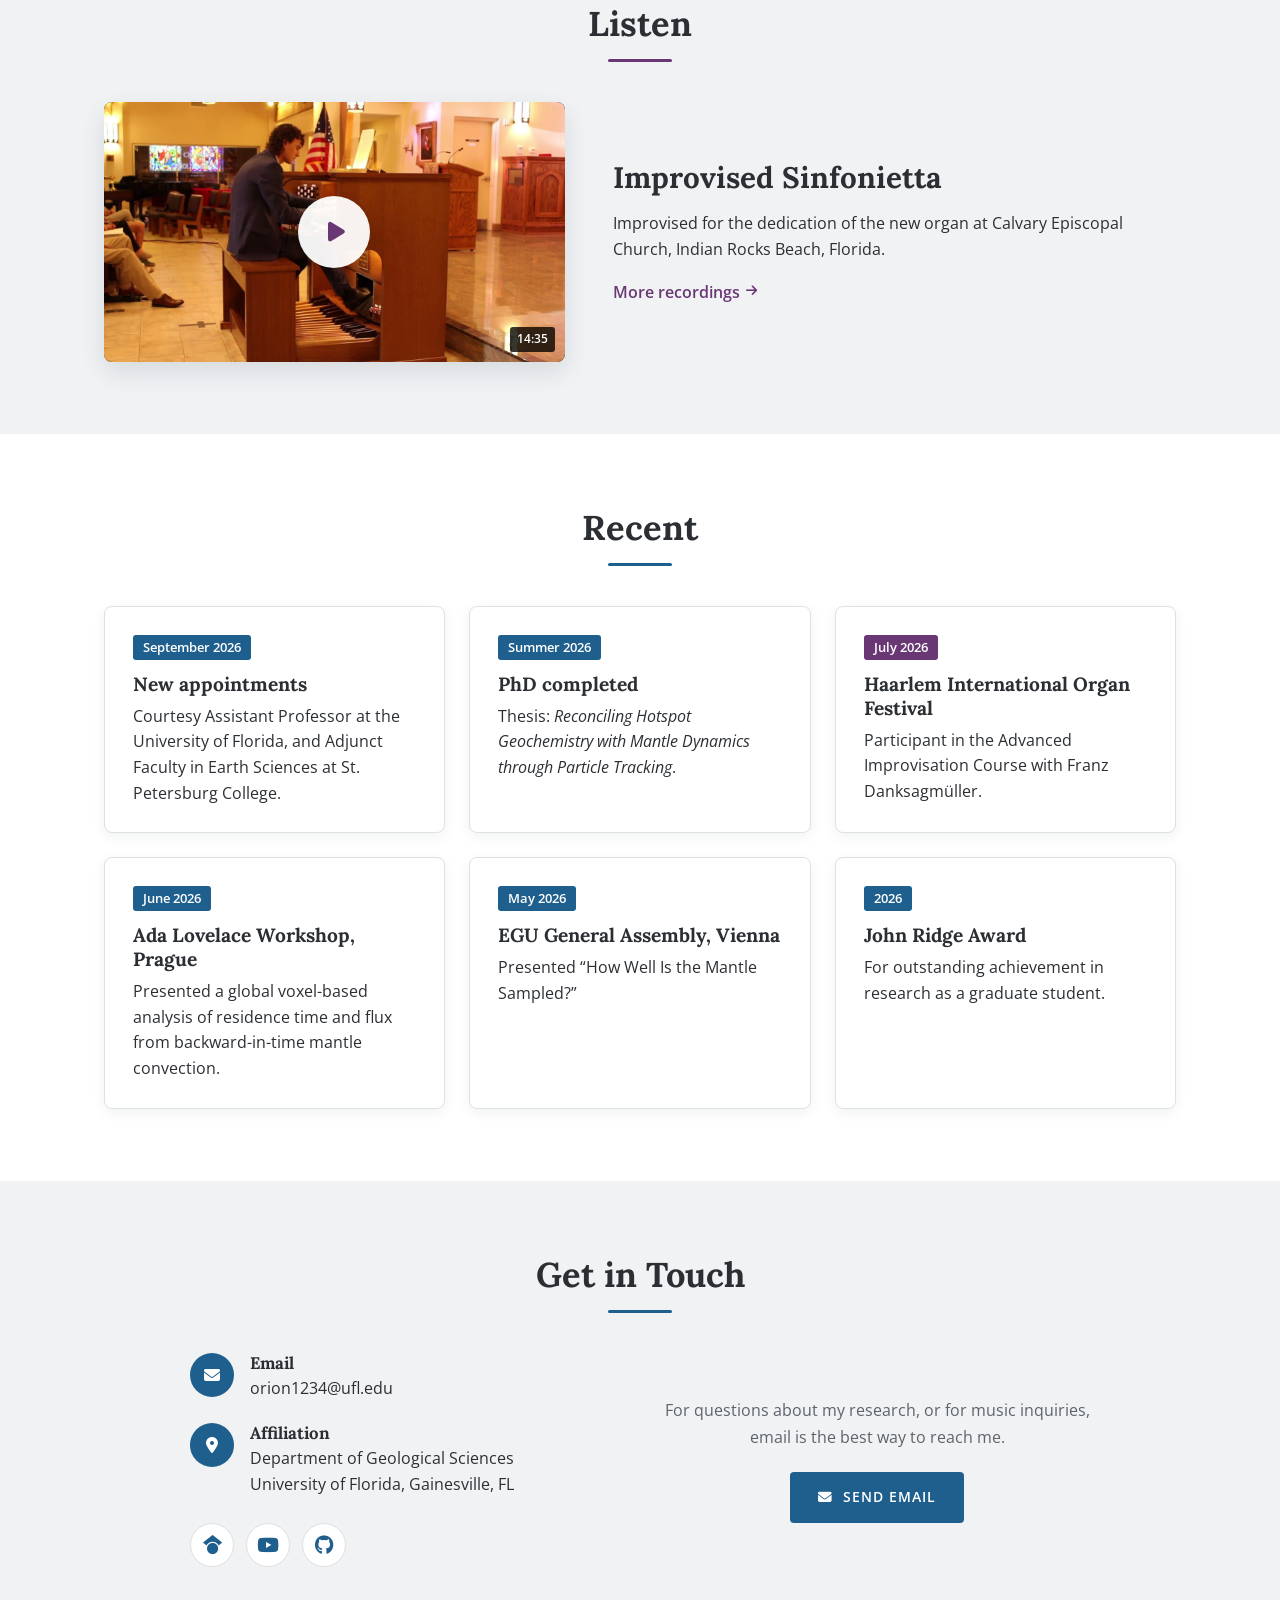
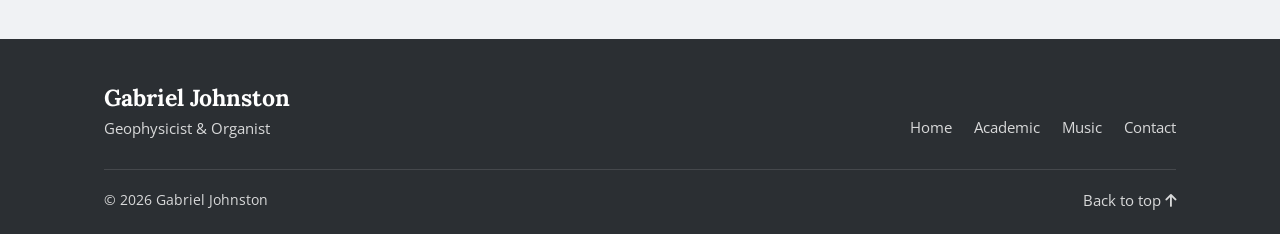
==== commit e2f96b70: "Bio, publication layout, Google Scholar link, search setup" ====
--- a/index.html
+++ b/index.html
@@ -3,12 +3,14 @@
 <head>
     <meta charset="UTF-8">
     <meta name="viewport" content="width=device-width, initial-scale=1">
-    <title>Gabriel Johnston | Geophysicist &amp; Organist</title>
-    <meta name="description" content="Gabriel Johnston, PhD: geophysicist studying mantle dynamics at the University of Florida, and organist and choirmaster at Calvary Episcopal Church.">
+    <title>Gabriel Johnston | Computational Geophysicist &amp; Organist</title>
+    <meta name="description" content="Gabriel Johnston, PhD: computational geophysicist at the University of Florida who traces the origins of volcanic hotspots with mantle convection simulations. Also an organist focused on improvisation.">
+    <link rel="canonical" href="https://orionjohnston.github.io/">
+    <meta property="og:url" content="https://orionjohnston.github.io/">
     <meta property="og:type" content="website">
-    <meta property="og:title" content="Gabriel Johnston | Geophysicist &amp; Organist">
-    <meta property="og:description" content="Mantle geodynamics research, and organ performance and improvisation.">
-    <meta property="og:image" content="https://orionjohnston.github.io/Website2/images/gabriel-headshot.jpg">
+    <meta property="og:title" content="Gabriel Johnston | Computational Geophysicist &amp; Organist">
+    <meta property="og:description" content="Computational geophysics and mantle dynamics; organ and improvisation.">
+    <meta property="og:image" content="https://orionjohnston.github.io/images/gabriel-headshot.jpg">
     <meta name="theme-color" content="#1e5f8e">
     <link rel="icon" href="images/favicon.svg" type="image/svg+xml">
     <link rel="preconnect" href="https://fonts.googleapis.com">
@@ -21,6 +23,7 @@
         "@context": "https://schema.org",
         "@type": "Person",
         "name": "Gabriel Johnston",
+        "url": "https://orionjohnston.github.io/",
         "honorificSuffix": "PhD",
         "jobTitle": "Courtesy Assistant Professor",
         "affiliation": {
@@ -60,8 +63,8 @@
             <div class="container hero-inner">
                 <div class="hero-text">
                     <h1 class="hero-title">Gabriel Johnston</h1>
-                    <p class="hero-subtitle">Geophysicist &amp; Organist</p>
-                    <p class="hero-description">I study how Earth&rsquo;s deep mantle moves and mixes, by tracking particles through time-reversed convection models. I am also an organist and choirmaster, with improvisation at the center of my playing.</p>
+                    <p class="hero-subtitle">Computational Geophysicist &amp; Organist</p>
+                    <p class="hero-description">I use particle tracking in global mantle convection simulations to trace the origins of volcanic hotspots. I am also an organist, focusing mainly on improvisation.</p>
                     <ul class="hero-roles">
                         <li>Courtesy Assistant Professor, Geological Sciences, University of Florida</li>
                         <li>Adjunct Faculty, Earth Sciences, St. Petersburg College</li>
@@ -88,14 +91,14 @@
                 <div class="grid-2">
                     <div class="card about-card accent-blue">
                         <h3>The Scientist</h3>
-                        <p>I completed my PhD in Geology at the University of Florida in 2026, advised by Professor Alessandro Forte and working in conjunction with the Institut de Physique du Globe de Paris. I am now a Courtesy Assistant Professor in UF&rsquo;s Department of Geological Sciences and teach Earth Sciences at St. Petersburg College.</p>
-                        <p>My research combines mantle geodynamics with isotope geochemistry, using particle tracking in convection models constrained by seismic tomography to ask where hotspot lavas come from and how well the mantle is mixed.</p>
+                        <p>I am a computational geophysicist. I finished my PhD at the University of Florida in 2026, advised by Professor Alessandro Forte and working jointly with the Institut de Physique du Globe de Paris. My research follows particles through simulations of convection in Earth&rsquo;s mantle, a form of computational fluid dynamics (CFD), to trace where hotspot lavas come from.</p>
+                        <p>In practice, that means writing code in Python, C++, and Fortran, running numerical models, and testing whether a statistical result holds up when the assumptions change.</p>
                         <a href="academic.html" class="btn btn-outline">Research &amp; publications</a>
                     </div>
                     <div class="card about-card accent-plum">
                         <h3>The Musician</h3>
-                        <p>I am Organist &amp; Choirmaster at Calvary Episcopal Church in Indian Rocks Beach, Florida, where I direct the adult choir and bell choir and oversee the rebuilding of the music program after Hurricane Helene. I also sing bass with the Master Chorale of Tampa Bay.</p>
-                        <p>I have studied improvisation with Sophie-V&eacute;ronique Cauchefer-Choplin, Jeffrey Brillhart, Fr&eacute;d&eacute;ric Blanc, Samuel Li&eacute;geon, David Cassan, and Nicola Canzano, and received the 2025 Raymond Glover Grant from the Association of Anglican Musicians.</p>
+                        <p>I am Organist &amp; Choirmaster at Calvary Episcopal Church in Indian Rocks Beach, Florida, where I direct the adult choir and bell choir and oversee the rebuilding of the music program after Hurricane Helene.</p>
+                        <p>I have studied improvisation with Sophie-V&eacute;ronique Cauchefer-Choplin, Jeffrey Brillhart, Fr&eacute;d&eacute;ric Blanc, Samuel Li&eacute;geon, David Cassan, and Nicola Canzano. In 2025 I received the Raymond Glover Grant from the Association of Anglican Musicians.</p>
                         <a href="music.html" class="btn btn-outline">Music &amp; recordings</a>
                     </div>
                 </div>
--- a/css/site.css
+++ b/css/site.css
@@ -158,18 +158,6 @@
     background: var(--accent);
     border-radius: 2px;
 }
-
-.subheading {
-    font-size: 1.05rem;
-    font-family: var(--body-font);
-    font-weight: 600;
-    text-transform: uppercase;
-    letter-spacing: 0.08em;
-    color: var(--accent);
-    margin: 44px 0 6px;
-}
-
-.subheading:first-child { margin-top: 0; }
 
 .grid-2,
 .grid-3 {
@@ -625,14 +613,6 @@
     color: var(--accent);
 }
 
-.entry-label.small {
-    font-family: var(--body-font);
-    font-size: 0.78rem;
-    letter-spacing: 0.08em;
-    text-transform: uppercase;
-    padding-top: 5px;
-}
-
 .entry h3 {
     font-size: 1.12rem;
     margin-bottom: 6px;
@@ -1136,31 +1116,7 @@
     }
 
     .entry-label { font-size: 1rem; }
-    .entry-label.small { padding-top: 0; }
-
-    .rows li {
-        flex-direction: column;
-        gap: 2px;
-    }
-
-    .rows .row-side { text-align: left; }
-
-    .skill-table div { grid-template-columns: 1fr; }
-
-    .band-feature { grid-template-columns: 1fr; }
-
-    .band-cta {
-        flex-direction: column;
-        text-align: center;
-    }
-
-    .footer-top {
-        flex-direction: column;
-        align-items: flex-start;
-    }
-}
-
-@media (prefers-reduced-motion: reduce) {
+    @media (prefers-reduced-motion: reduce) {
     html { scroll-behavior: auto; }
 
     *,
